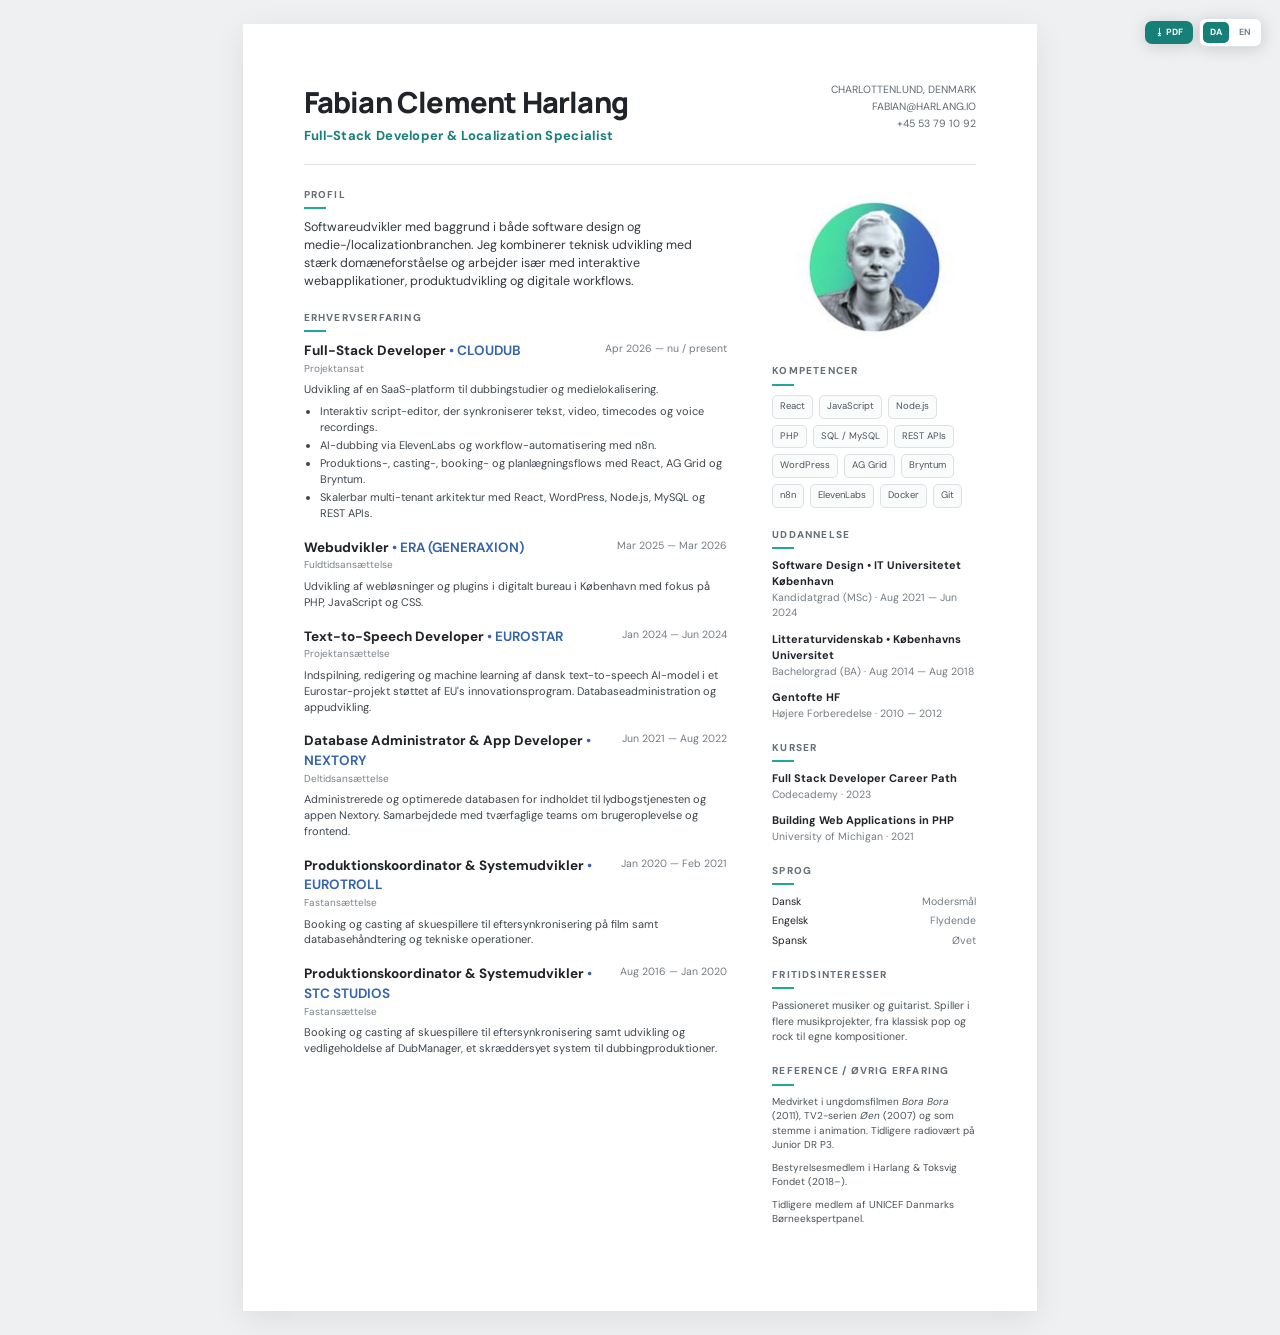
==== cv/fabian-harlang-cv-bilingual.html @ 831807d6 "Float CV toolbar in fixed top-right corner so it no longer overlaps the contact info block" ====
<!DOCTYPE html>
<html lang="da">
<head>
<meta charset="UTF-8">
<meta name="viewport" content="width=device-width, initial-scale=1.0">
<title>Fabian Clement Harlang — CV</title>
<link rel="preconnect" href="https://fonts.googleapis.com">
<link rel="preconnect" href="https://fonts.gstatic.com" crossorigin>
<link href="https://fonts.googleapis.com/css2?family=DM+Sans:wght@400;500;600;700&family=Manrope:wght@600;700;800&display=swap" rel="stylesheet">
<style>
  @page { size: A4; margin: 0; }
  * { box-sizing: border-box; }
  body {
    margin: 0;
    background: #eef0f2;
    color: #20242a;
    font-family: "DM Sans", -apple-system, BlinkMacSystemFont, "Segoe UI", Arial, sans-serif;
    line-height: 1.45;
  }
  .page {
    width: 210mm;
    min-height: 297mm;
    margin: 24px auto;
    background: #fff;
    padding: 15mm 16mm 17mm;
    box-shadow: 0 8px 30px rgba(0,0,0,.08);
    position: relative;
  }
  header {
    display: flex;
    justify-content: space-between;
    gap: 32px;
    padding-bottom: 18px;
    border-bottom: 1px solid #dfe3e7;
  }
  h1 {
    margin: 0;
    font-family: "Manrope", sans-serif;
    font-size: 29px;
    letter-spacing: -0.8px;
    font-weight: 800;
  }
  .headline {
    margin-top: 4px;
    color: #167f78;
    font-size: 13px;
    font-weight: 700;
    letter-spacing: .3px;
  }
  .contact { text-align: right; color: #626b75; font-size: 10.5px; line-height: 1.65; }
  .contact a { color: inherit; text-decoration: none; }
  .toolbar {
    position: fixed;
    top: 18px;
    right: 18px;
    display: flex;
    gap: 6px;
    align-items: center;
    z-index: 10;
    filter: drop-shadow(0 2px 8px rgba(0,0,0,.15));
  }
  .lang-toggle {
    display: flex;
    gap: 3px;
    padding: 3px;
    border: 1px solid #dce1e5;
    border-radius: 7px;
    background: #fff;
    font-size: 9px;
    font-weight: 700;
  }
  .lang-toggle button {
    border: 0;
    background: transparent;
    color: #7a838c;
    padding: 4px 7px;
    border-radius: 5px;
    cursor: pointer;
    font: inherit;
  }
  .lang-toggle button.active { background: #167f78; color: #fff; }
  .pdf-btn {
    border: 0;
    border-radius: 7px;
    padding: 7px 10px;
    background: #167f78;
    color: #fff;
    font-size: 9px;
    font-weight: 700;
    cursor: pointer;
    font-family: inherit;
    display: flex;
    align-items: center;
    gap: 4px;
    line-height: 1;
  }
  .pdf-btn:hover { background: #126862; }
  .layout {
    display: grid;
    grid-template-columns: 1fr 54mm;
    gap: 12mm;
    margin-top: 23px;
  }
  .section { margin-bottom: 20px; }
  .section-title {
    margin: 0 0 9px;
    text-transform: uppercase;
    letter-spacing: 1.2px;
    font-size: 10px;
    font-weight: 800;
    color: #66707a;
  }
  .section-title::after {
    content: "";
    display: block;
    width: 22px;
    height: 2px;
    margin-top: 5px;
    background: #20a89d;
  }
  .profile { font-size: 12.5px; max-width: 112mm; color: #343a40; }
  .job { margin-bottom: 16px; }
  .job-head { display: flex; justify-content: space-between; gap: 15px; }
  .role { font-size: 13.5px; font-weight: 750; }
  .company { color: #3564ad; font-weight: 650; }
  .date { white-space: nowrap; color: #737c85; font-size: 10.5px; }
  .employment { color: #7a838c; font-size: 10px; margin-top: 1px; }
  .job p { margin: 6px 0 0; font-size: 11px; color: #3f464d; }
  .job ul { margin: 6px 0 0 16px; padding: 0; font-size: 11px; color: #3f464d; }
  .job li { margin: 2px 0; }
  .portrait {
    width: 42mm;
    height: 42mm;
    border-radius: 50%;
    object-fit: cover;
    display: block;
    margin: 0 auto 18px;
  }
  .side-block { margin-bottom: 20px; }
  .side-item { margin-bottom: 10px; font-size: 10.5px; }
  .side-item strong { display: block; font-size: 11px; }
  .muted { color: #737c85; }
  .skills { display: flex; flex-wrap: wrap; gap: 6px; }
  .skill {
    border: 1px solid #dce1e5;
    border-radius: 5px;
    padding: 4px 7px;
    font-size: 9.5px;
    color: #4d555d;
    background: #fafbfb;
  }
  .language { display: flex; justify-content: space-between; gap: 8px; font-size: 10.5px; margin: 4px 0; }
  .edu { margin-bottom: 11px; font-size: 10.5px; }
  .edu strong { display: block; font-size: 11px; }
  .edu .date { display: block; margin-top: 1px; }
  .interest { font-size: 10.5px; color: #4b535b; }
  .reference { font-size: 10px; color: #4b535b; margin-bottom: 8px; }
  .small-note { font-size: 9.5px; color: #7a838c; }
  [data-lang="en"] { display: none; }
  body.en [data-lang="da"] { display: none; }
  body.en [data-lang="en"] { display: block; }
  @media print {
    body { background: #fff; }
    .page { margin: 0; box-shadow: none; }
    .toolbar { display: none; }
  }
</style>
</head>
<body>
<main class="page">
  <div class="toolbar">
    <button class="pdf-btn" onclick="window.print()" aria-label="Export PDF" title="Export as PDF">⭳ PDF</button>
    <div class="lang-toggle" aria-label="Language">
      <button id="daBtn" class="active" onclick="setLanguage('da')">DA</button>
      <button id="enBtn" onclick="setLanguage('en')">EN</button>
    </div>
  </div>

  <header>
    <div>
      <h1>Fabian Clement Harlang</h1>
      <div class="headline" data-lang="da">Full-Stack Developer &amp; Localization Specialist</div>
      <div class="headline" data-lang="en">Full-Stack Developer &amp; Localization Specialist</div>
    </div>
    <div class="contact">
      CHARLOTTENLUND, DENMARK<br>
      <a href="mailto:fabian@harlang.io">FABIAN@HARLANG.IO</a><br>
      +45 53 79 10 92
    </div>
  </header>

  <div class="layout">
    <section>
      <div class="section">
        <h2 class="section-title" data-lang="da">Profil</h2>
        <h2 class="section-title" data-lang="en">Profile</h2>
        <div class="profile" data-lang="da">
          Softwareudvikler med baggrund i både software design og medie-/localizationbranchen.
          Jeg kombinerer teknisk udvikling med stærk domæneforståelse og arbejder især med
          interaktive webapplikationer, produktudvikling og digitale workflows.
        </div>
        <div class="profile" data-lang="en">
          Software developer with a background in software design and the media/localization industry.
          I combine technical development with strong domain knowledge, with a focus on interactive
          web applications, product development and digital workflows.
        </div>
      </div>

      <div class="section">
        <h2 class="section-title" data-lang="da">Erhvervserfaring</h2>
        <h2 class="section-title" data-lang="en">Experience</h2>

        <article class="job">
          <div class="job-head">
            <div>
              <div class="role">Full-Stack Developer <span class="company">• CLOUDUB</span></div>
              <div class="employment" data-lang="da">Projektansat</div>
              <div class="employment" data-lang="en">Project-based</div>
            </div>
            <div class="date">Apr 2026 — nu / present</div>
          </div>
          <p data-lang="da">Udvikling af en SaaS-platform til dubbingstudier og medielokalisering.</p>
          <p data-lang="en">Developing a SaaS platform for dubbing studios and media localization.</p>
          <ul data-lang="da">
            <li>Interaktiv script-editor, der synkroniserer tekst, video, timecodes og voice recordings.</li>
            <li>AI-dubbing via ElevenLabs og workflow-automatisering med n8n.</li>
            <li>Produktions-, casting-, booking- og planlægningsflows med React, AG Grid og Bryntum.</li>
            <li>Skalerbar multi-tenant arkitektur med React, WordPress, Node.js, MySQL og REST APIs.</li>
          </ul>
          <ul data-lang="en">
            <li>Interactive script editor synchronizing dialogue, video, timecodes and voice recordings.</li>
            <li>AI-powered dubbing through ElevenLabs and workflow automation with n8n.</li>
            <li>Production, casting, booking and planning workflows using React, AG Grid and Bryntum.</li>
            <li>Scalable multi-tenant architecture using React, WordPress, Node.js, MySQL and REST APIs.</li>
          </ul>
        </article>

        <article class="job">
          <div class="job-head">
            <div>
              <div class="role">Webudvikler <span class="company">• ERA (GENERAXION)</span></div>
              <div class="employment" data-lang="da">Fuldtidsansættelse</div>
              <div class="employment" data-lang="en">Full-time</div>
            </div>
            <div class="date">Mar 2025 — Mar 2026</div>
          </div>
          <p data-lang="da">Udvikling af webløsninger og plugins i digitalt bureau i København med fokus på PHP, JavaScript og CSS.</p>
          <p data-lang="en">Developed web solutions and plugins at a digital agency in Copenhagen, focusing on PHP, JavaScript and CSS.</p>
        </article>

        <article class="job">
          <div class="job-head">
            <div>
              <div class="role">Text-to-Speech Developer <span class="company">• EUROSTAR</span></div>
              <div class="employment" data-lang="da">Projektansættelse</div>
              <div class="employment" data-lang="en">Project-based</div>
            </div>
            <div class="date">Jan 2024 — Jun 2024</div>
          </div>
          <p data-lang="da">Indspilning, redigering og machine learning af dansk text-to-speech AI-model i et Eurostar-projekt støttet af EU's innovationsprogram. Databaseadministration og appudvikling.</p>
          <p data-lang="en">Recording, editing and machine learning for a Danish text-to-speech AI model in a Eurostar project supported by the EU innovation programme. Database administration and app development.</p>
        </article>

        <article class="job">
          <div class="job-head">
            <div>
              <div class="role">Database Administrator &amp; App Developer <span class="company">• NEXTORY</span></div>
              <div class="employment" data-lang="da">Deltidsansættelse</div>
              <div class="employment" data-lang="en">Part-time</div>
            </div>
            <div class="date">Jun 2021 — Aug 2022</div>
          </div>
          <p data-lang="da">Administrerede og optimerede databasen for indholdet til lydbogstjenesten og appen Nextory. Samarbejdede med tværfaglige teams om brugeroplevelse og frontend.</p>
          <p data-lang="en">Managed and optimized the content database for the Nextory audiobook service and app, collaborating with cross-functional teams on user experience and frontend improvements.</p>
        </article>

        <article class="job">
          <div class="job-head">
            <div>
              <div class="role">Produktionskoordinator &amp; Systemudvikler <span class="company">• EUROTROLL</span></div>
              <div class="employment" data-lang="da">Fastansættelse</div>
              <div class="employment" data-lang="en">Full-time</div>
            </div>
            <div class="date">Jan 2020 — Feb 2021</div>
          </div>
          <p data-lang="da">Booking og casting af skuespillere til eftersynkronisering på film samt databasehåndtering og tekniske operationer.</p>
          <p data-lang="en">Managed booking and casting of actors for film dubbing, alongside database administration and technical operations.</p>
        </article>

        <article class="job">
          <div class="job-head">
            <div>
              <div class="role">Produktionskoordinator &amp; Systemudvikler <span class="company">• STC STUDIOS</span></div>
              <div class="employment" data-lang="da">Fastansættelse</div>
              <div class="employment" data-lang="en">Full-time</div>
            </div>
            <div class="date">Aug 2016 — Jan 2020</div>
          </div>
          <p data-lang="da">Booking og casting af skuespillere til eftersynkronisering samt udvikling og vedligeholdelse af DubManager, et skræddersyet system til dubbingproduktioner.</p>
          <p data-lang="en">Managed actor booking and casting for dubbing productions and developed and maintained DubManager, a custom system for streamlining dubbing workflows.</p>
        </article>
      </div>
    </section>

    <aside>
      <img class="portrait" src="[data-uri]" alt="Fabian Clement Harlang">

      <div class="side-block">
        <h2 class="section-title" data-lang="da">Kompetencer</h2>
        <h2 class="section-title" data-lang="en">Skills</h2>
        <div class="skills">
          <span class="skill">React</span><span class="skill">JavaScript</span><span class="skill">Node.js</span>
          <span class="skill">PHP</span><span class="skill">SQL / MySQL</span><span class="skill">REST APIs</span>
          <span class="skill">WordPress</span><span class="skill">AG Grid</span><span class="skill">Bryntum</span>
          <span class="skill">n8n</span><span class="skill">ElevenLabs</span><span class="skill">Docker</span>
          <span class="skill">Git</span>
        </div>
      </div>

      <div class="side-block">
        <h2 class="section-title" data-lang="da">Uddannelse</h2>
        <h2 class="section-title" data-lang="en">Education</h2>
        <div class="edu">
          <strong>Software Design • IT Universitetet København</strong>
          <span class="muted" data-lang="da">Kandidatgrad (MSc) · Aug 2021 — Jun 2024</span>
          <span class="muted" data-lang="en">MSc · Aug 2021 — Jun 2024</span>
        </div>
        <div class="edu">
          <strong>Litteraturvidenskab • Københavns Universitet</strong>
          <span class="muted" data-lang="da">Bachelorgrad (BA) · Aug 2014 — Aug 2018</span>
          <span class="muted" data-lang="en">BA · Aug 2014 — Aug 2018</span>
        </div>
        <div class="edu">
          <strong>Gentofte HF</strong>
          <span class="muted" data-lang="da">Højere Forberedelse · 2010 — 2012</span>
          <span class="muted" data-lang="en">Upper Secondary Education · 2010 — 2012</span>
        </div>
      </div>

      <div class="side-block">
        <h2 class="section-title" data-lang="da">Kurser</h2>
        <h2 class="section-title" data-lang="en">Courses</h2>
        <div class="side-item"><strong>Full Stack Developer Career Path</strong><span class="muted">Codecademy · 2023</span></div>
        <div class="side-item"><strong>Building Web Applications in PHP</strong><span class="muted">University of Michigan · 2021</span></div>
      </div>

      <div class="side-block">
        <h2 class="section-title" data-lang="da">Sprog</h2>
        <h2 class="section-title" data-lang="en">Languages</h2>
        <div class="language"><span>Dansk</span><span class="muted" data-lang="da">Modersmål</span><span class="muted" data-lang="en">Native</span></div>
        <div class="language"><span>Engelsk</span><span class="muted" data-lang="da">Flydende</span><span class="muted" data-lang="en">Fluent</span></div>
        <div class="language"><span>Spansk</span><span class="muted" data-lang="da">Øvet</span><span class="muted" data-lang="en">Intermediate</span></div>
      </div>

      <div class="side-block">
        <h2 class="section-title" data-lang="da">Fritidsinteresser</h2>
        <h2 class="section-title" data-lang="en">Interests</h2>
        <div class="interest" data-lang="da">Passioneret musiker og guitarist. Spiller i flere musikprojekter, fra klassisk pop og rock til egne kompositioner.</div>
        <div class="interest" data-lang="en">Passionate musician and guitarist. Plays in several music projects, from classic pop and rock to original compositions.</div>
      </div>

      <div class="side-block">
        <h2 class="section-title" data-lang="da">Reference / øvrig erfaring</h2>
        <h2 class="section-title" data-lang="en">Additional Experience</h2>
        <div class="reference" data-lang="da">Medvirket i ungdomsfilmen <em>Bora Bora</em> (2011), TV2-serien <em>Øen</em> (2007) og som stemme i animation. Tidligere radiovært på Junior DR P3.</div>
        <div class="reference" data-lang="en">Acted in the youth film <em>Bora Bora</em> (2011), the TV2 series <em>Øen</em> (2007), and provided voice work for animation. Former radio host on Junior DR P3.</div>
        <div class="reference" data-lang="da">Bestyrelsesmedlem i Harlang &amp; Toksvig Fondet (2018–).</div>
        <div class="reference" data-lang="en">Board member of the Harlang &amp; Toksvig Foundation (2018–).</div>
        <div class="reference" data-lang="da">Tidligere medlem af UNICEF Danmarks Børneekspertpanel.</div>
        <div class="reference" data-lang="en">Former member of UNICEF Denmark's Children's Expert Panel.</div>
      </div>
    </aside>
  </div>
</main>

<script>
function setLanguage(lang) {
  document.body.classList.toggle("en", lang === "en");
  document.documentElement.lang = lang;
  document.getElementById("daBtn").classList.toggle("active", lang === "da");
  document.getElementById("enBtn").classList.toggle("active", lang === "en");
  localStorage.setItem("cv-language", lang);
}
const saved = localStorage.getItem("cv-language");
if (saved === "en") setLanguage("en");
</script>
</body>
</html>
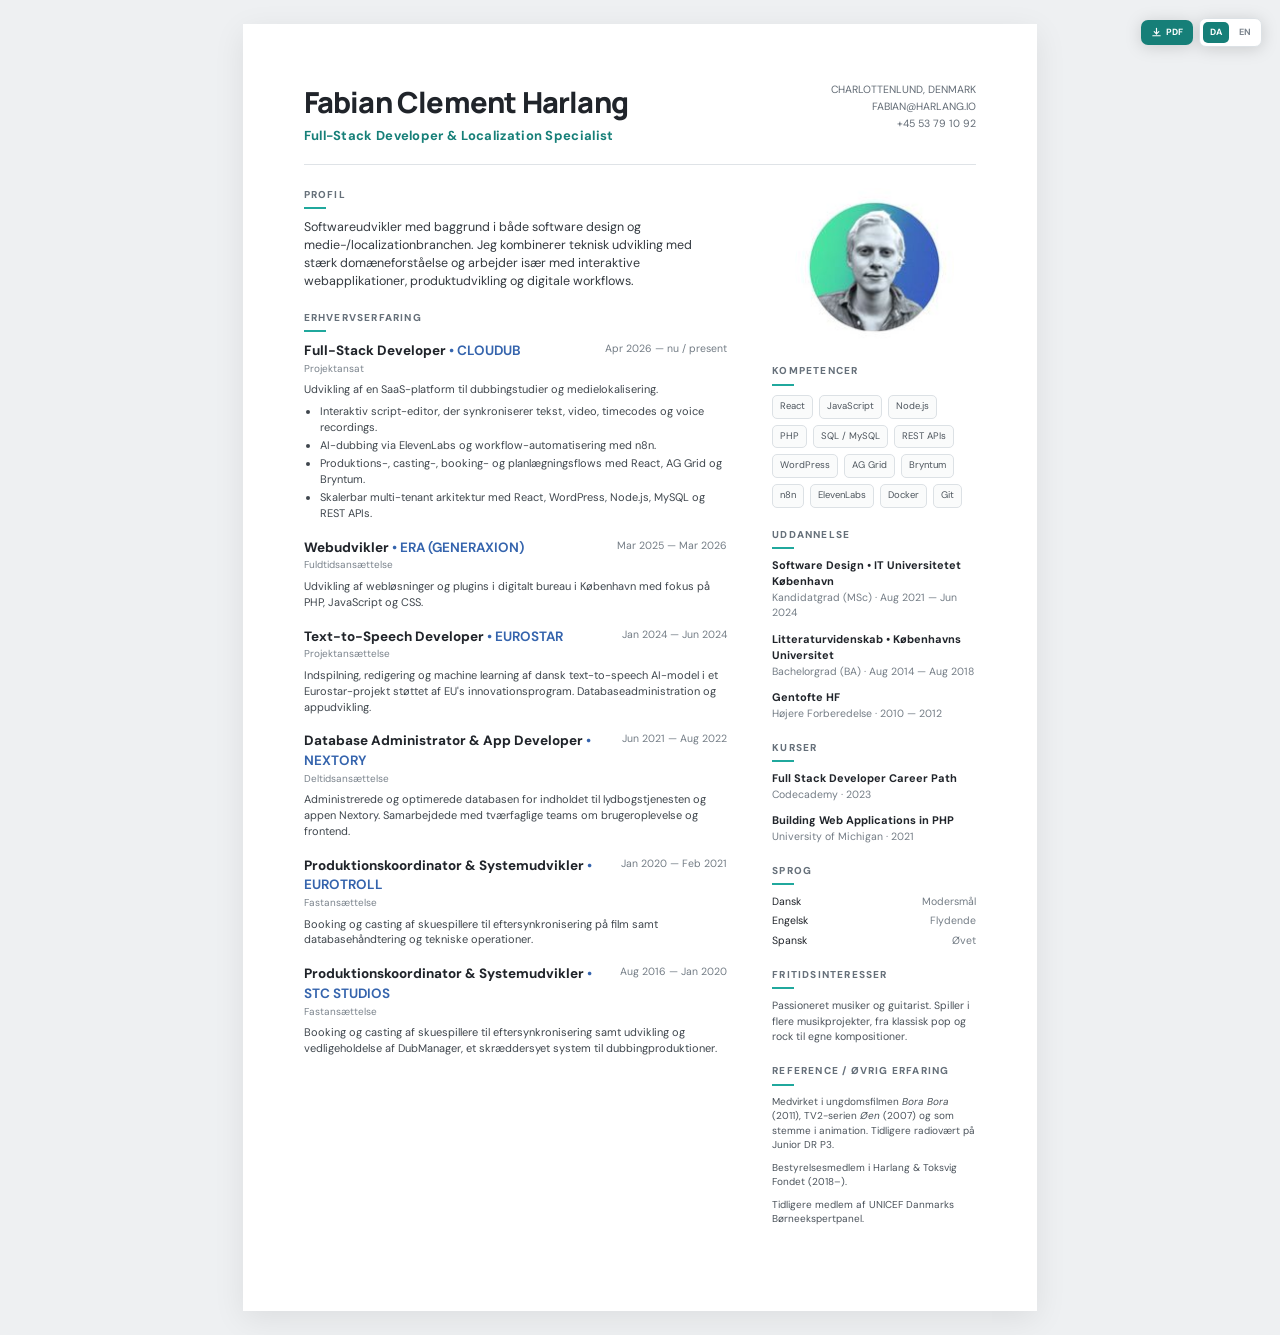
==== commit 1110e390: "Replace unreliable PDF icon glyph with inline SVG download icon The Unicode arrow character wasn't r" ====
--- a/cv/fabian-harlang-cv-bilingual.html
+++ b/cv/fabian-harlang-cv-bilingual.html
@@ -169,7 +169,7 @@
 <body>
 <main class="page">
   <div class="toolbar">
-    <button class="pdf-btn" onclick="window.print()" aria-label="Export PDF" title="Export as PDF">⭳ PDF</button>
+    <button class="pdf-btn" onclick="window.print()" aria-label="Export PDF" title="Export as PDF"><svg width="11" height="11" viewBox="0 0 24 24" fill="none" stroke="currentColor" stroke-width="2.5" stroke-linecap="round" stroke-linejoin="round" aria-hidden="true"><path d="M12 3v12"/><path d="M7 10l5 5 5-5"/><path d="M4 19h16"/></svg> PDF</button>
     <div class="lang-toggle" aria-label="Language">
       <button id="daBtn" class="active" onclick="setLanguage('da')">DA</button>
       <button id="enBtn" onclick="setLanguage('en')">EN</button>
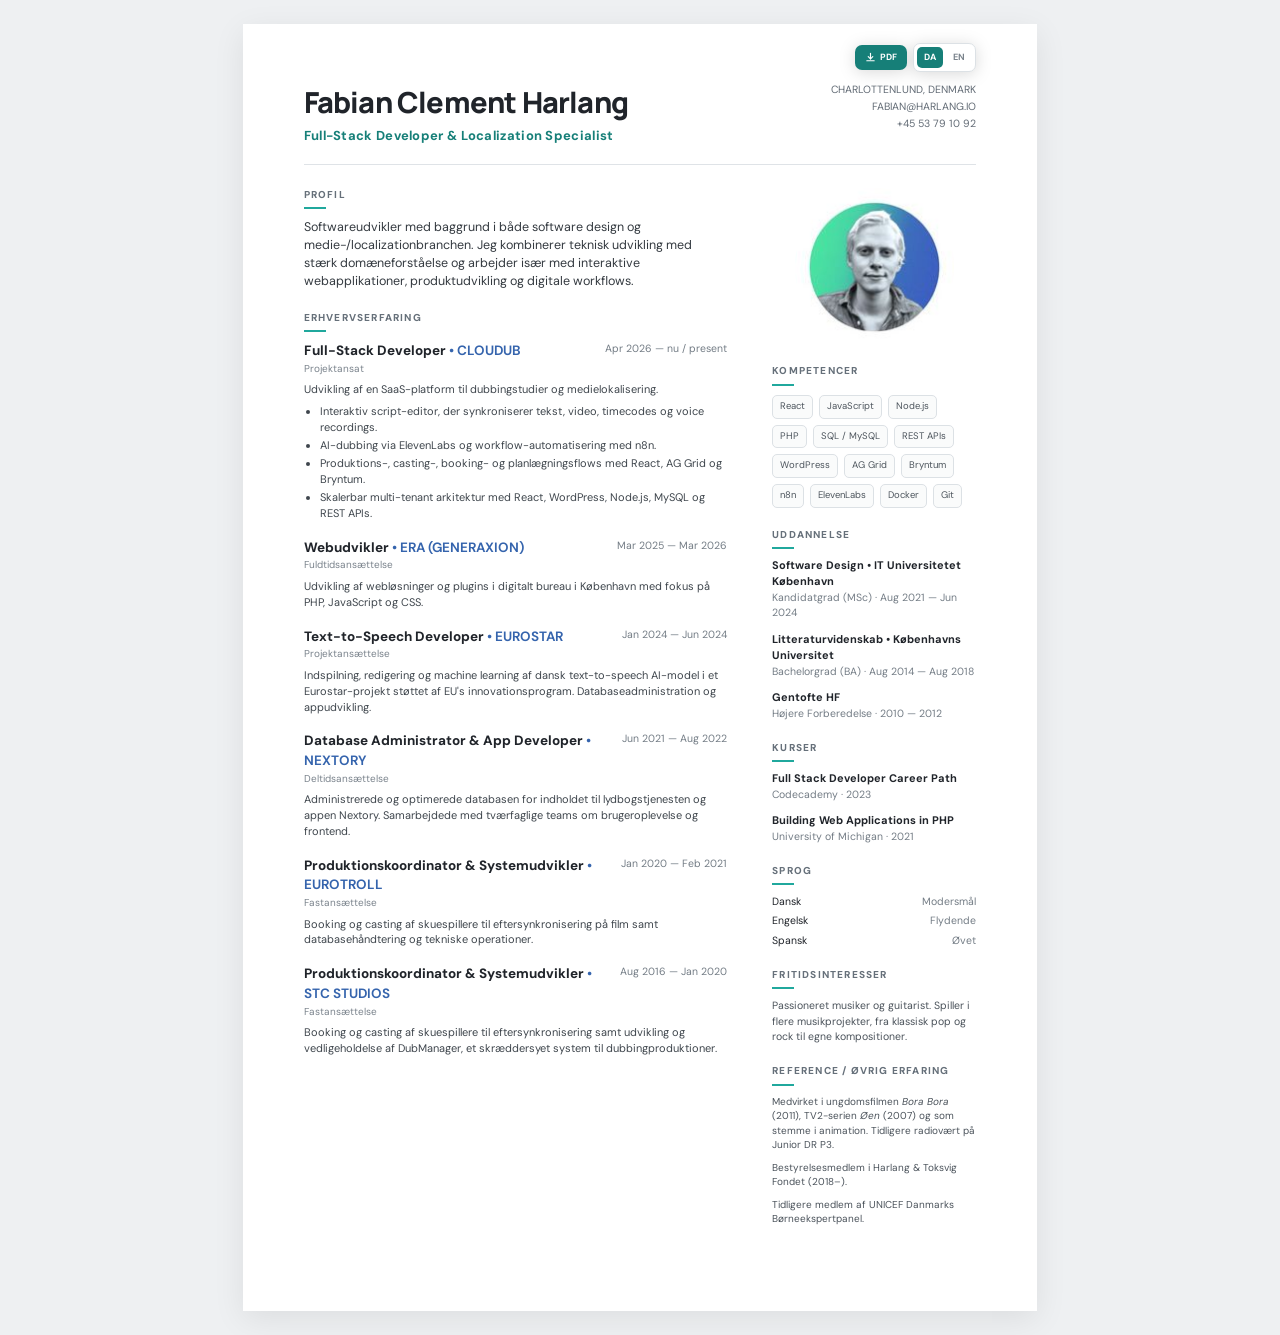
==== commit ca6a1fe5: "Move CV toolbar back onto the page in its top-right corner instead of floating fixed to the viewport" ====
--- a/cv/fabian-harlang-cv-bilingual.html
+++ b/cv/fabian-harlang-cv-bilingual.html
@@ -50,9 +50,9 @@
   .contact { text-align: right; color: #626b75; font-size: 10.5px; line-height: 1.65; }
   .contact a { color: inherit; text-decoration: none; }
   .toolbar {
-    position: fixed;
-    top: 18px;
-    right: 18px;
+    position: absolute;
+    top: 5mm;
+    right: 16mm;
     display: flex;
     gap: 6px;
     align-items: center;
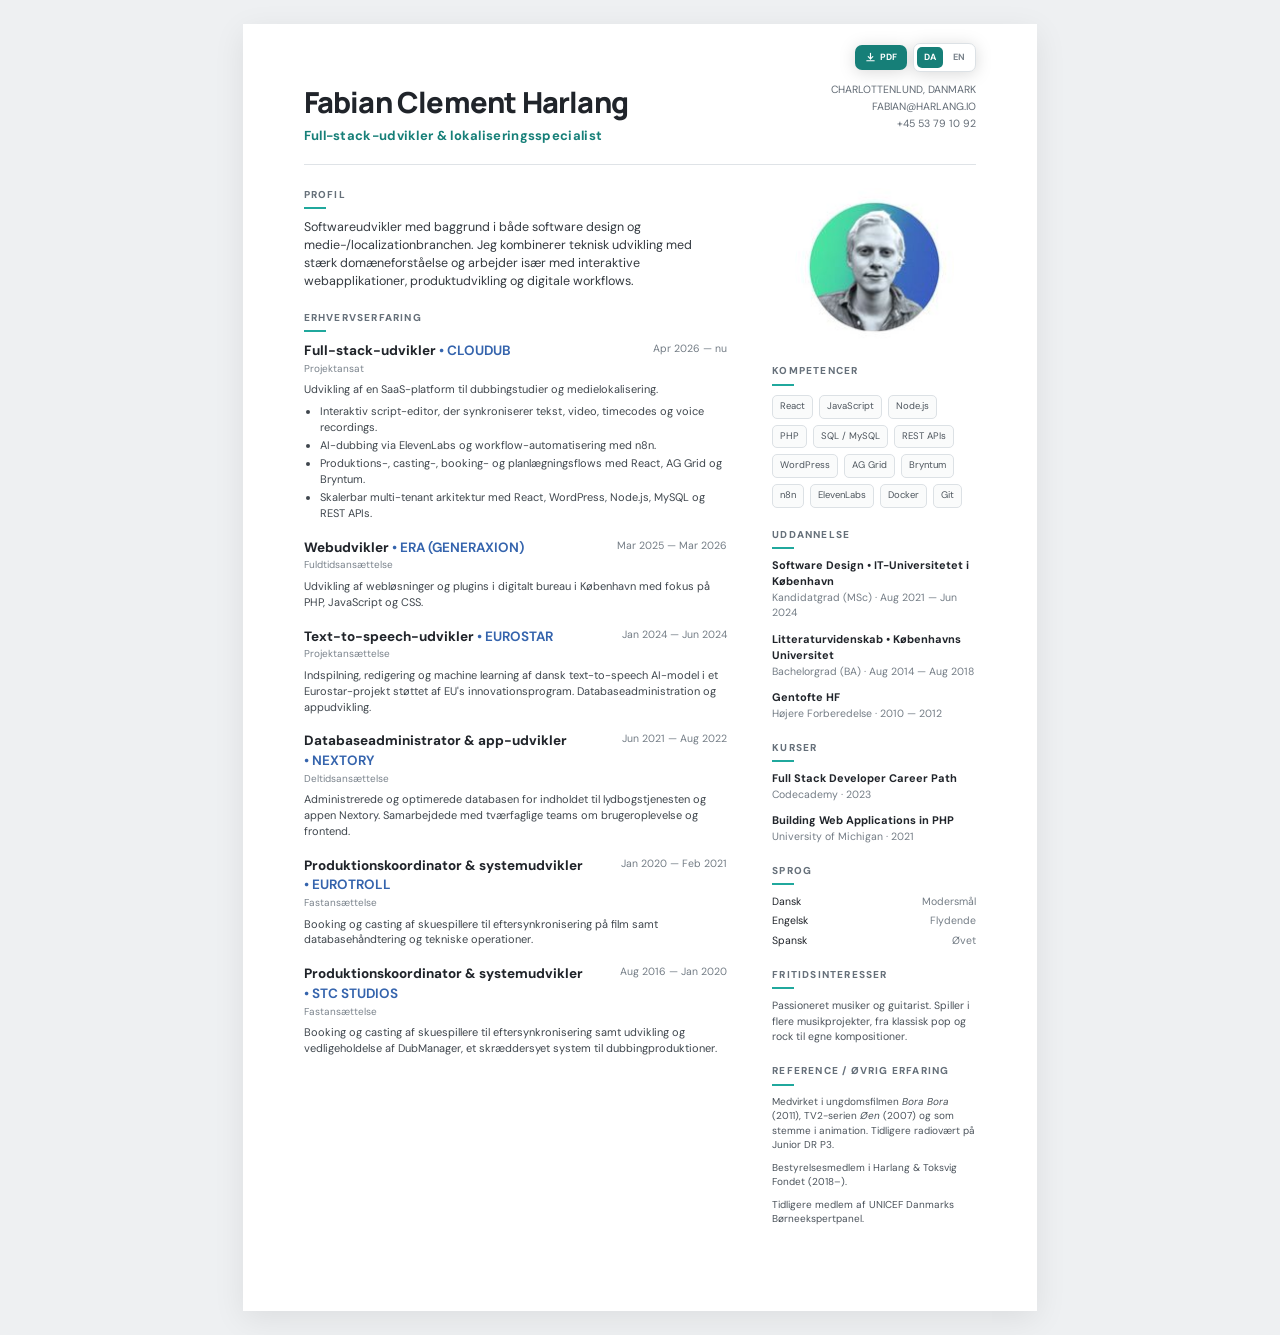
==== commit bd40649a: "Localize all CV text in both languages and fit PDF export on one page Translate headline, country, j" ====
--- a/cv/fabian-harlang-cv-bilingual.html
+++ b/cv/fabian-harlang-cv-bilingual.html
@@ -122,7 +122,7 @@
   .job { margin-bottom: 16px; }
   .job-head { display: flex; justify-content: space-between; gap: 15px; }
   .role { font-size: 13.5px; font-weight: 750; }
-  .company { color: #3564ad; font-weight: 650; }
+  .company { color: #3564ad; font-weight: 650; white-space: nowrap; }
   .date { white-space: nowrap; color: #737c85; font-size: 10.5px; }
   .employment { color: #7a838c; font-size: 10px; margin-top: 1px; }
   .job p { margin: 6px 0 0; font-size: 11px; color: #3f464d; }
@@ -159,17 +159,36 @@
   [data-lang="en"] { display: none; }
   body.en [data-lang="da"] { display: none; }
   body.en [data-lang="en"] { display: block; }
+  body.en [data-lang="en"].inl { display: inline; }
   @media print {
     body { background: #fff; }
-    .page { margin: 0; box-shadow: none; }
+    .page { margin: 0; box-shadow: none; padding: 11mm 14mm 10mm; min-height: 0; height: 297mm; overflow: hidden; }
     .toolbar { display: none; }
+    header { padding-bottom: 12px; }
+    h1 { font-size: 26px; }
+    .layout { margin-top: 15px; gap: 10mm; grid-template-columns: 1fr 56mm; }
+    .section { margin-bottom: 13px; }
+    .section-title { margin-bottom: 6px; }
+    .section-title::after { margin-top: 4px; }
+    .profile { font-size: 11.5px; max-width: none; }
+    .job { margin-bottom: 11px; }
+    .role { font-size: 12.5px; }
+    .job p, .job ul { font-size: 10.2px; margin-top: 4px; }
+    .job li { margin: 1px 0; }
+    .portrait { width: 38mm; height: 38mm; margin-bottom: 12px; }
+    .side-block { margin-bottom: 13px; }
+    .side-item, .edu, .language, .interest { font-size: 10px; }
+    .side-item { margin-bottom: 7px; }
+    .edu { margin-bottom: 8px; }
+    .reference { font-size: 9.5px; margin-bottom: 6px; }
+    .skill { font-size: 9px; padding: 3px 6px; }
   }
 </style>
 </head>
 <body>
 <main class="page">
   <div class="toolbar">
-    <button class="pdf-btn" onclick="window.print()" aria-label="Export PDF" title="Export as PDF"><svg width="11" height="11" viewBox="0 0 24 24" fill="none" stroke="currentColor" stroke-width="2.5" stroke-linecap="round" stroke-linejoin="round" aria-hidden="true"><path d="M12 3v12"/><path d="M7 10l5 5 5-5"/><path d="M4 19h16"/></svg> PDF</button>
+    <button class="pdf-btn" onclick="window.print()" id="pdfBtn" aria-label="Export PDF" title="Export as PDF"><svg width="11" height="11" viewBox="0 0 24 24" fill="none" stroke="currentColor" stroke-width="2.5" stroke-linecap="round" stroke-linejoin="round" aria-hidden="true"><path d="M12 3v12"/><path d="M7 10l5 5 5-5"/><path d="M4 19h16"/></svg> PDF</button>
     <div class="lang-toggle" aria-label="Language">
       <button id="daBtn" class="active" onclick="setLanguage('da')">DA</button>
       <button id="enBtn" onclick="setLanguage('en')">EN</button>
@@ -179,11 +198,11 @@
   <header>
     <div>
       <h1>Fabian Clement Harlang</h1>
-      <div class="headline" data-lang="da">Full-Stack Developer &amp; Localization Specialist</div>
+      <div class="headline" data-lang="da">Full-stack-udvikler &amp; lokaliseringsspecialist</div>
       <div class="headline" data-lang="en">Full-Stack Developer &amp; Localization Specialist</div>
     </div>
     <div class="contact">
-      CHARLOTTENLUND, DENMARK<br>
+      CHARLOTTENLUND, <span class="inl" data-lang="da">DANMARK</span><span class="inl" data-lang="en">DENMARK</span><br>
       <a href="mailto:fabian@harlang.io">FABIAN@HARLANG.IO</a><br>
       +45 53 79 10 92
     </div>
@@ -213,11 +232,12 @@
         <article class="job">
           <div class="job-head">
             <div>
-              <div class="role">Full-Stack Developer <span class="company">• CLOUDUB</span></div>
+              <div class="role"><span class="inl" data-lang="da">Full-stack-udvikler</span><span class="inl" data-lang="en">Full-Stack Developer</span> <span class="company">• CLOUDUB</span></div>
               <div class="employment" data-lang="da">Projektansat</div>
               <div class="employment" data-lang="en">Project-based</div>
             </div>
-            <div class="date">Apr 2026 — nu / present</div>
+            <div class="date" data-lang="da">Apr 2026 — nu</div>
+            <div class="date" data-lang="en">Apr 2026 — present</div>
           </div>
           <p data-lang="da">Udvikling af en SaaS-platform til dubbingstudier og medielokalisering.</p>
           <p data-lang="en">Developing a SaaS platform for dubbing studios and media localization.</p>
@@ -238,7 +258,7 @@
         <article class="job">
           <div class="job-head">
             <div>
-              <div class="role">Webudvikler <span class="company">• ERA (GENERAXION)</span></div>
+              <div class="role"><span class="inl" data-lang="da">Webudvikler</span><span class="inl" data-lang="en">Web Developer</span> <span class="company">• ERA (GENERAXION)</span></div>
               <div class="employment" data-lang="da">Fuldtidsansættelse</div>
               <div class="employment" data-lang="en">Full-time</div>
             </div>
@@ -251,7 +271,7 @@
         <article class="job">
           <div class="job-head">
             <div>
-              <div class="role">Text-to-Speech Developer <span class="company">• EUROSTAR</span></div>
+              <div class="role"><span class="inl" data-lang="da">Text-to-speech-udvikler</span><span class="inl" data-lang="en">Text-to-Speech Developer</span> <span class="company">• EUROSTAR</span></div>
               <div class="employment" data-lang="da">Projektansættelse</div>
               <div class="employment" data-lang="en">Project-based</div>
             </div>
@@ -264,7 +284,7 @@
         <article class="job">
           <div class="job-head">
             <div>
-              <div class="role">Database Administrator &amp; App Developer <span class="company">• NEXTORY</span></div>
+              <div class="role"><span class="inl" data-lang="da">Databaseadministrator &amp; app-udvikler</span><span class="inl" data-lang="en">Database Administrator &amp; App Developer</span> <span class="company">• NEXTORY</span></div>
               <div class="employment" data-lang="da">Deltidsansættelse</div>
               <div class="employment" data-lang="en">Part-time</div>
             </div>
@@ -277,7 +297,7 @@
         <article class="job">
           <div class="job-head">
             <div>
-              <div class="role">Produktionskoordinator &amp; Systemudvikler <span class="company">• EUROTROLL</span></div>
+              <div class="role"><span class="inl" data-lang="da">Produktionskoordinator &amp; systemudvikler</span><span class="inl" data-lang="en">Production Coordinator &amp; Systems Developer</span> <span class="company">• EUROTROLL</span></div>
               <div class="employment" data-lang="da">Fastansættelse</div>
               <div class="employment" data-lang="en">Full-time</div>
             </div>
@@ -290,7 +310,7 @@
         <article class="job">
           <div class="job-head">
             <div>
-              <div class="role">Produktionskoordinator &amp; Systemudvikler <span class="company">• STC STUDIOS</span></div>
+              <div class="role"><span class="inl" data-lang="da">Produktionskoordinator &amp; systemudvikler</span><span class="inl" data-lang="en">Production Coordinator &amp; Systems Developer</span> <span class="company">• STC STUDIOS</span></div>
               <div class="employment" data-lang="da">Fastansættelse</div>
               <div class="employment" data-lang="en">Full-time</div>
             </div>
@@ -321,12 +341,12 @@
         <h2 class="section-title" data-lang="da">Uddannelse</h2>
         <h2 class="section-title" data-lang="en">Education</h2>
         <div class="edu">
-          <strong>Software Design • IT Universitetet København</strong>
+          <strong>Software Design • <span class="inl" data-lang="da">IT-Universitetet i København</span><span class="inl" data-lang="en">IT University of Copenhagen</span></strong>
           <span class="muted" data-lang="da">Kandidatgrad (MSc) · Aug 2021 — Jun 2024</span>
           <span class="muted" data-lang="en">MSc · Aug 2021 — Jun 2024</span>
         </div>
         <div class="edu">
-          <strong>Litteraturvidenskab • Københavns Universitet</strong>
+          <strong><span class="inl" data-lang="da">Litteraturvidenskab</span><span class="inl" data-lang="en">Literary Studies</span> • <span class="inl" data-lang="da">Københavns Universitet</span><span class="inl" data-lang="en">University of Copenhagen</span></strong>
           <span class="muted" data-lang="da">Bachelorgrad (BA) · Aug 2014 — Aug 2018</span>
           <span class="muted" data-lang="en">BA · Aug 2014 — Aug 2018</span>
         </div>
@@ -347,9 +367,9 @@
       <div class="side-block">
         <h2 class="section-title" data-lang="da">Sprog</h2>
         <h2 class="section-title" data-lang="en">Languages</h2>
-        <div class="language"><span>Dansk</span><span class="muted" data-lang="da">Modersmål</span><span class="muted" data-lang="en">Native</span></div>
-        <div class="language"><span>Engelsk</span><span class="muted" data-lang="da">Flydende</span><span class="muted" data-lang="en">Fluent</span></div>
-        <div class="language"><span>Spansk</span><span class="muted" data-lang="da">Øvet</span><span class="muted" data-lang="en">Intermediate</span></div>
+        <div class="language"><span><span class="inl" data-lang="da">Dansk</span><span class="inl" data-lang="en">Danish</span></span><span class="muted" data-lang="da">Modersmål</span><span class="muted" data-lang="en">Native</span></div>
+        <div class="language"><span><span class="inl" data-lang="da">Engelsk</span><span class="inl" data-lang="en">English</span></span><span class="muted" data-lang="da">Flydende</span><span class="muted" data-lang="en">Fluent</span></div>
+        <div class="language"><span><span class="inl" data-lang="da">Spansk</span><span class="inl" data-lang="en">Spanish</span></span><span class="muted" data-lang="da">Øvet</span><span class="muted" data-lang="en">Intermediate</span></div>
       </div>
 
       <div class="side-block">
@@ -379,6 +399,11 @@
   document.documentElement.lang = lang;
   document.getElementById("daBtn").classList.toggle("active", lang === "da");
   document.getElementById("enBtn").classList.toggle("active", lang === "en");
+  const pdf = document.getElementById("pdfBtn");
+  const label = lang === "en" ? "Export as PDF" : "Eksportér som PDF";
+  pdf.title = label;
+  pdf.setAttribute("aria-label", label);
+  document.title = lang === "en" ? "Fabian Clement Harlang — CV" : "Fabian Clement Harlang — CV";
   localStorage.setItem("cv-language", lang);
 }
 const saved = localStorage.getItem("cv-language");
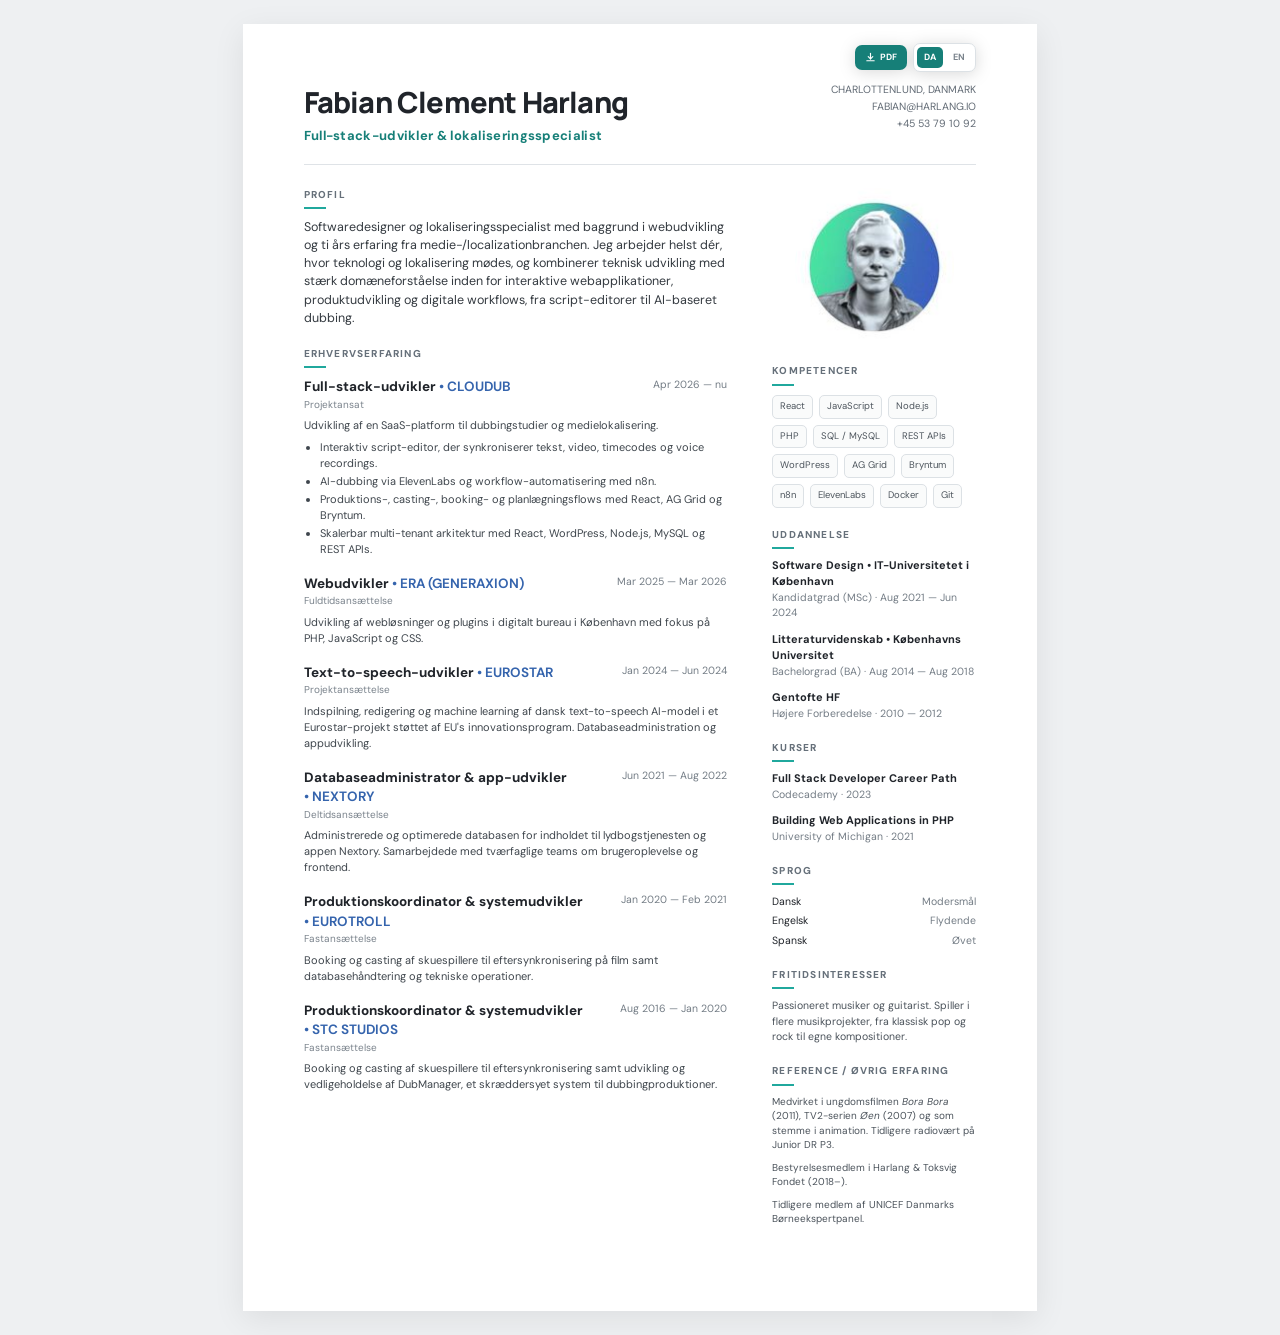
==== commit 2d91237e: "Rewrite CV profile text in both languages New opening: software designer and localization specialist" ====
--- a/cv/fabian-harlang-cv-bilingual.html
+++ b/cv/fabian-harlang-cv-bilingual.html
@@ -214,14 +214,16 @@
         <h2 class="section-title" data-lang="da">Profil</h2>
         <h2 class="section-title" data-lang="en">Profile</h2>
         <div class="profile" data-lang="da">
-          Softwareudvikler med baggrund i både software design og medie-/localizationbranchen.
-          Jeg kombinerer teknisk udvikling med stærk domæneforståelse og arbejder især med
-          interaktive webapplikationer, produktudvikling og digitale workflows.
+          Softwaredesigner og lokaliseringsspecialist med baggrund i webudvikling og ti års erfaring fra medie-/localizationbranchen.
+          Jeg arbejder helst dér, hvor teknologi og lokalisering mødes, og kombinerer teknisk udvikling med stærk
+          domæneforståelse inden for interaktive webapplikationer, produktudvikling og digitale workflows,
+          fra script-editorer til AI-baseret dubbing.
         </div>
         <div class="profile" data-lang="en">
-          Software developer with a background in software design and the media/localization industry.
-          I combine technical development with strong domain knowledge, with a focus on interactive
-          web applications, product development and digital workflows.
+          Software designer and localization specialist with a background in web development and ten years in the
+          media/localization industry. I love to operate where technology and localization converge, combining
+          technical development with strong domain knowledge in interactive web applications, product development
+          and digital workflows, from script editors to AI-powered dubbing.
         </div>
       </div>
 
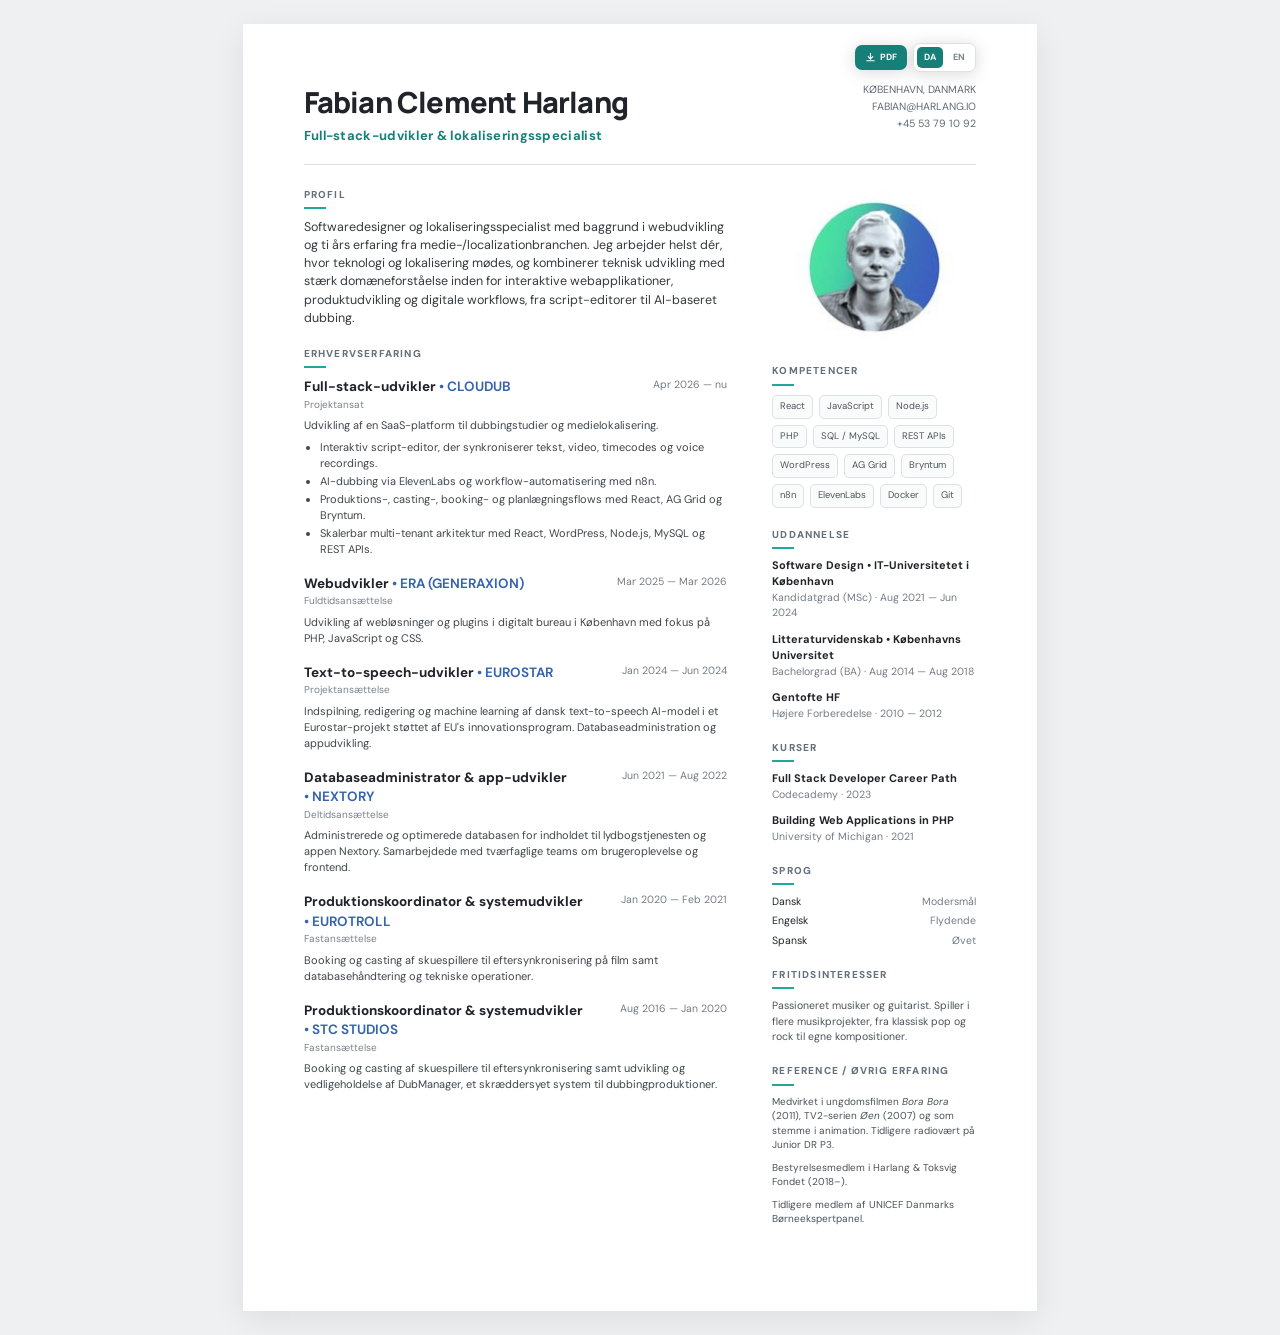
==== commit aa06d156: "Change CV location from Charlottenlund to Copenhagen (København in Danish) Co-Authored-By: Claude So" ====
--- a/cv/fabian-harlang-cv-bilingual.html
+++ b/cv/fabian-harlang-cv-bilingual.html
@@ -202,7 +202,7 @@
       <div class="headline" data-lang="en">Full-Stack Developer &amp; Localization Specialist</div>
     </div>
     <div class="contact">
-      CHARLOTTENLUND, <span class="inl" data-lang="da">DANMARK</span><span class="inl" data-lang="en">DENMARK</span><br>
+      <span class="inl" data-lang="da">KØBENHAVN, DANMARK</span><span class="inl" data-lang="en">COPENHAGEN, DENMARK</span><br>
       <a href="mailto:fabian@harlang.io">FABIAN@HARLANG.IO</a><br>
       +45 53 79 10 92
     </div>
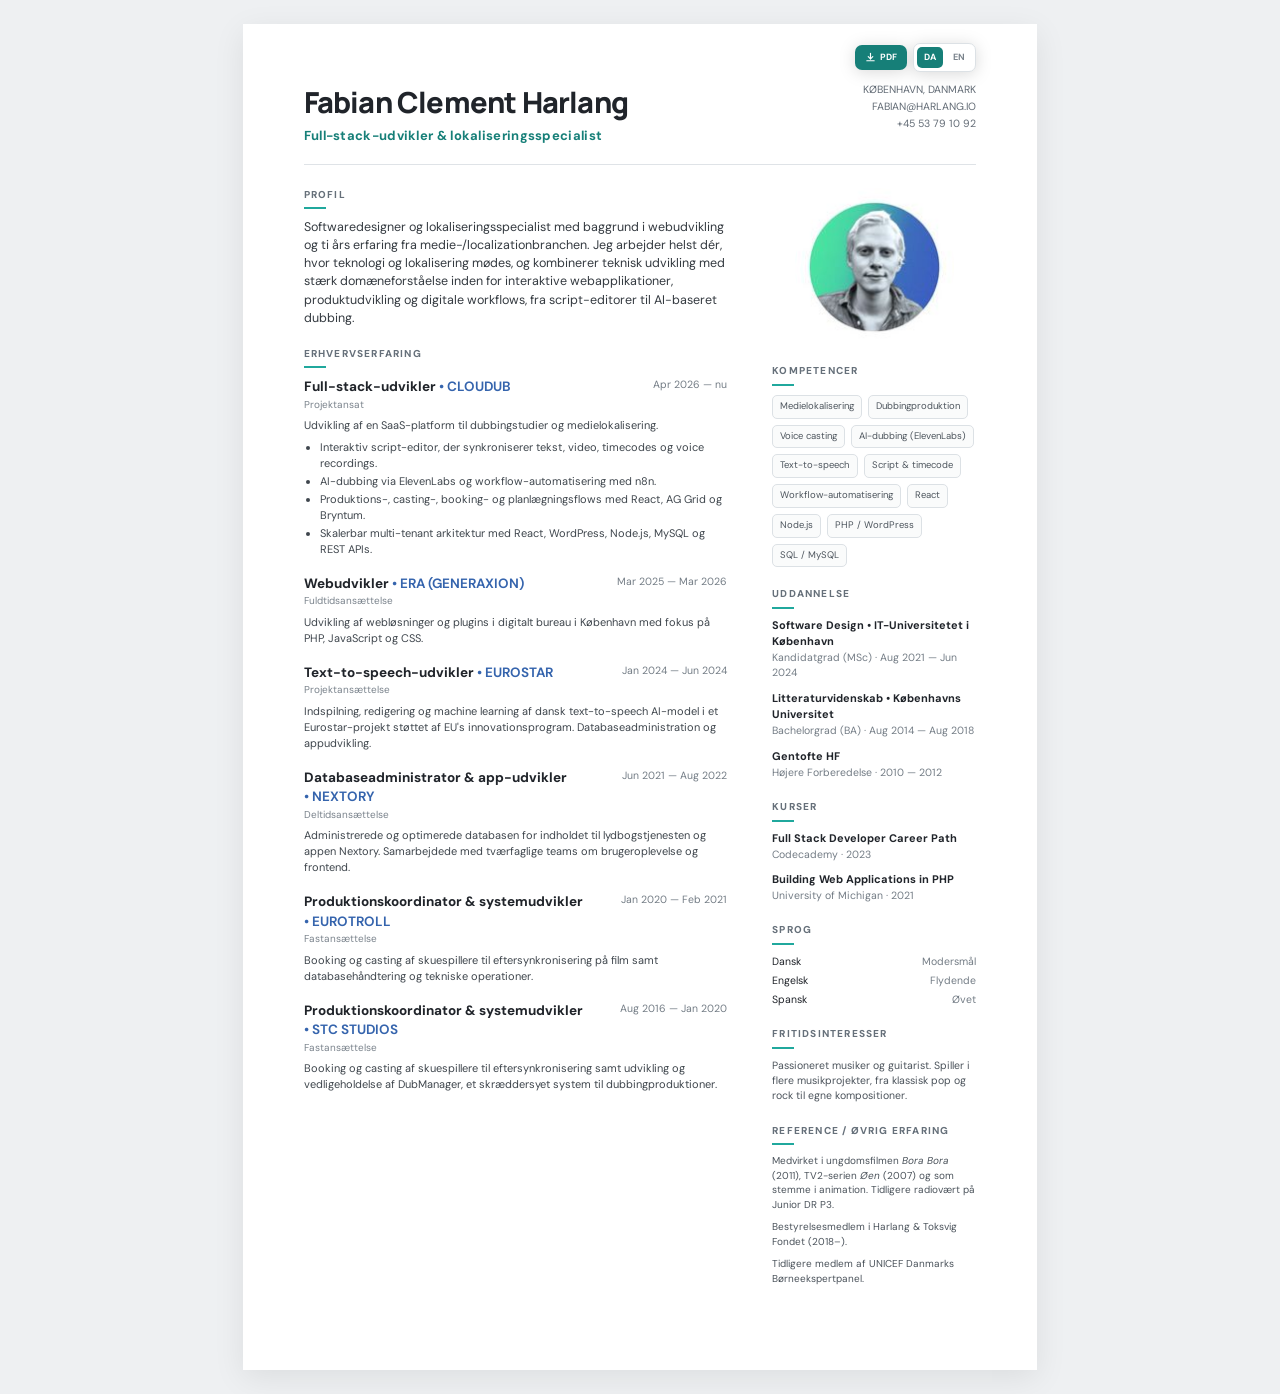
==== commit 85b2a6ea: "Rework CV skill chips to lead with localization and dubbing Replace the tech-heavy chip list with a " ====
--- a/cv/fabian-harlang-cv-bilingual.html
+++ b/cv/fabian-harlang-cv-bilingual.html
@@ -175,13 +175,14 @@
     .role { font-size: 12.5px; }
     .job p, .job ul { font-size: 10.2px; margin-top: 4px; }
     .job li { margin: 1px 0; }
-    .portrait { width: 38mm; height: 38mm; margin-bottom: 12px; }
-    .side-block { margin-bottom: 13px; }
+    .portrait { width: 36mm; height: 36mm; margin-bottom: 8px; }
+    .side-block { margin-bottom: 11px; }
     .side-item, .edu, .language, .interest { font-size: 10px; }
     .side-item { margin-bottom: 7px; }
     .edu { margin-bottom: 8px; }
     .reference { font-size: 9.5px; margin-bottom: 6px; }
-    .skill { font-size: 9px; padding: 3px 6px; }
+    .skill { font-size: 9px; padding: 2px 6px; }
+    .skills { gap: 4px; }
   }
 </style>
 </head>
@@ -331,11 +332,17 @@
         <h2 class="section-title" data-lang="da">Kompetencer</h2>
         <h2 class="section-title" data-lang="en">Skills</h2>
         <div class="skills">
-          <span class="skill">React</span><span class="skill">JavaScript</span><span class="skill">Node.js</span>
-          <span class="skill">PHP</span><span class="skill">SQL / MySQL</span><span class="skill">REST APIs</span>
-          <span class="skill">WordPress</span><span class="skill">AG Grid</span><span class="skill">Bryntum</span>
-          <span class="skill">n8n</span><span class="skill">ElevenLabs</span><span class="skill">Docker</span>
-          <span class="skill">Git</span>
+          <span class="skill"><span class="inl" data-lang="da">Medielokalisering</span><span class="inl" data-lang="en">Media localization</span></span>
+          <span class="skill"><span class="inl" data-lang="da">Dubbingproduktion</span><span class="inl" data-lang="en">Dubbing production</span></span>
+          <span class="skill"><span class="inl" data-lang="da">Voice casting</span><span class="inl" data-lang="en">Voice casting</span></span>
+          <span class="skill"><span class="inl" data-lang="da">AI-dubbing (ElevenLabs)</span><span class="inl" data-lang="en">AI dubbing (ElevenLabs)</span></span>
+          <span class="skill">Text-to-speech</span>
+          <span class="skill"><span class="inl" data-lang="da">Script &amp; timecode</span><span class="inl" data-lang="en">Script &amp; timecode</span></span>
+          <span class="skill"><span class="inl" data-lang="da">Workflow-automatisering</span><span class="inl" data-lang="en">Workflow automation</span></span>
+          <span class="skill">React</span>
+          <span class="skill">Node.js</span>
+          <span class="skill">PHP / WordPress</span>
+          <span class="skill">SQL / MySQL</span>
         </div>
       </div>
 
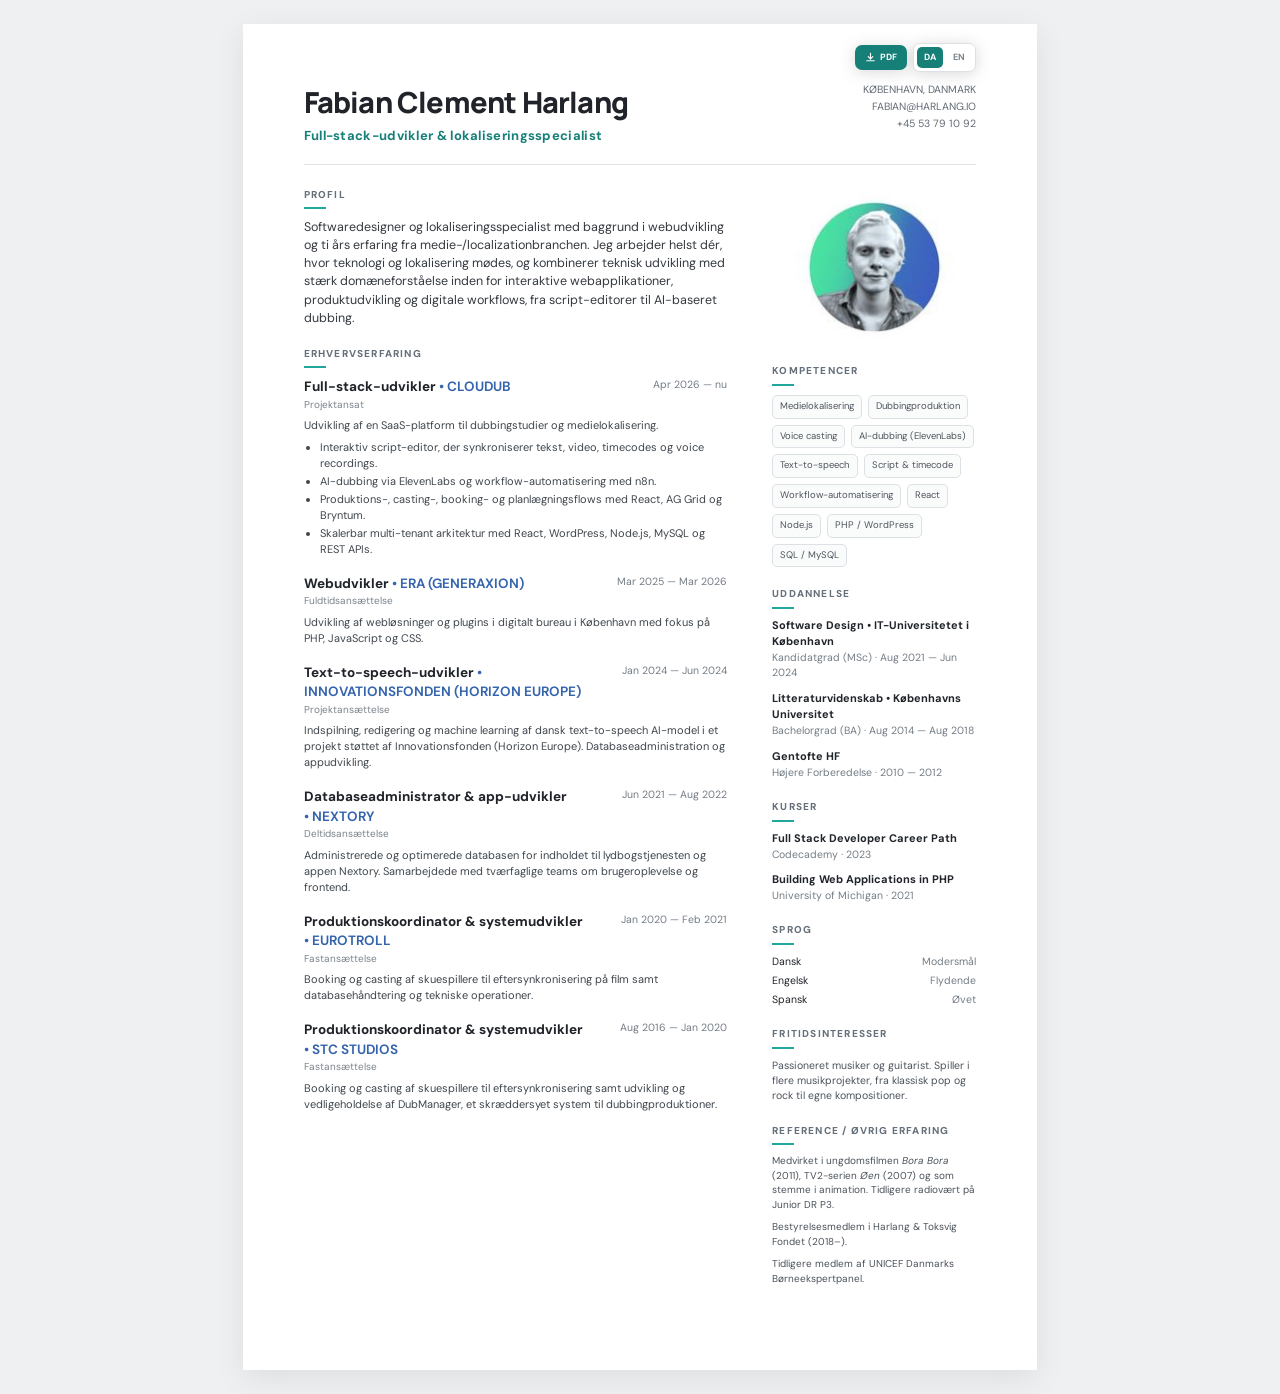
==== commit e14dc74d: "Replace Eurostar with Innovation Fund Denmark (Horizon Europe) in CV Co-Authored-By: Claude Sonnet 5" ====
--- a/cv/fabian-harlang-cv-bilingual.html
+++ b/cv/fabian-harlang-cv-bilingual.html
@@ -274,14 +274,14 @@
         <article class="job">
           <div class="job-head">
             <div>
-              <div class="role"><span class="inl" data-lang="da">Text-to-speech-udvikler</span><span class="inl" data-lang="en">Text-to-Speech Developer</span> <span class="company">• EUROSTAR</span></div>
+              <div class="role"><span class="inl" data-lang="da">Text-to-speech-udvikler</span><span class="inl" data-lang="en">Text-to-Speech Developer</span> <span class="company" style="white-space: normal;">• <span class="inl" data-lang="da">INNOVATIONSFONDEN (HORIZON EUROPE)</span><span class="inl" data-lang="en">INNOVATION FUND DENMARK (HORIZON EUROPE)</span></span></div>
               <div class="employment" data-lang="da">Projektansættelse</div>
               <div class="employment" data-lang="en">Project-based</div>
             </div>
             <div class="date">Jan 2024 — Jun 2024</div>
           </div>
-          <p data-lang="da">Indspilning, redigering og machine learning af dansk text-to-speech AI-model i et Eurostar-projekt støttet af EU's innovationsprogram. Databaseadministration og appudvikling.</p>
-          <p data-lang="en">Recording, editing and machine learning for a Danish text-to-speech AI model in a Eurostar project supported by the EU innovation programme. Database administration and app development.</p>
+          <p data-lang="da">Indspilning, redigering og machine learning af dansk text-to-speech AI-model i et projekt støttet af Innovationsfonden (Horizon Europe). Databaseadministration og appudvikling.</p>
+          <p data-lang="en">Recording, editing and machine learning for a Danish text-to-speech AI model in a project supported by Innovation Fund Denmark (Horizon Europe). Database administration and app development.</p>
         </article>
 
         <article class="job">
